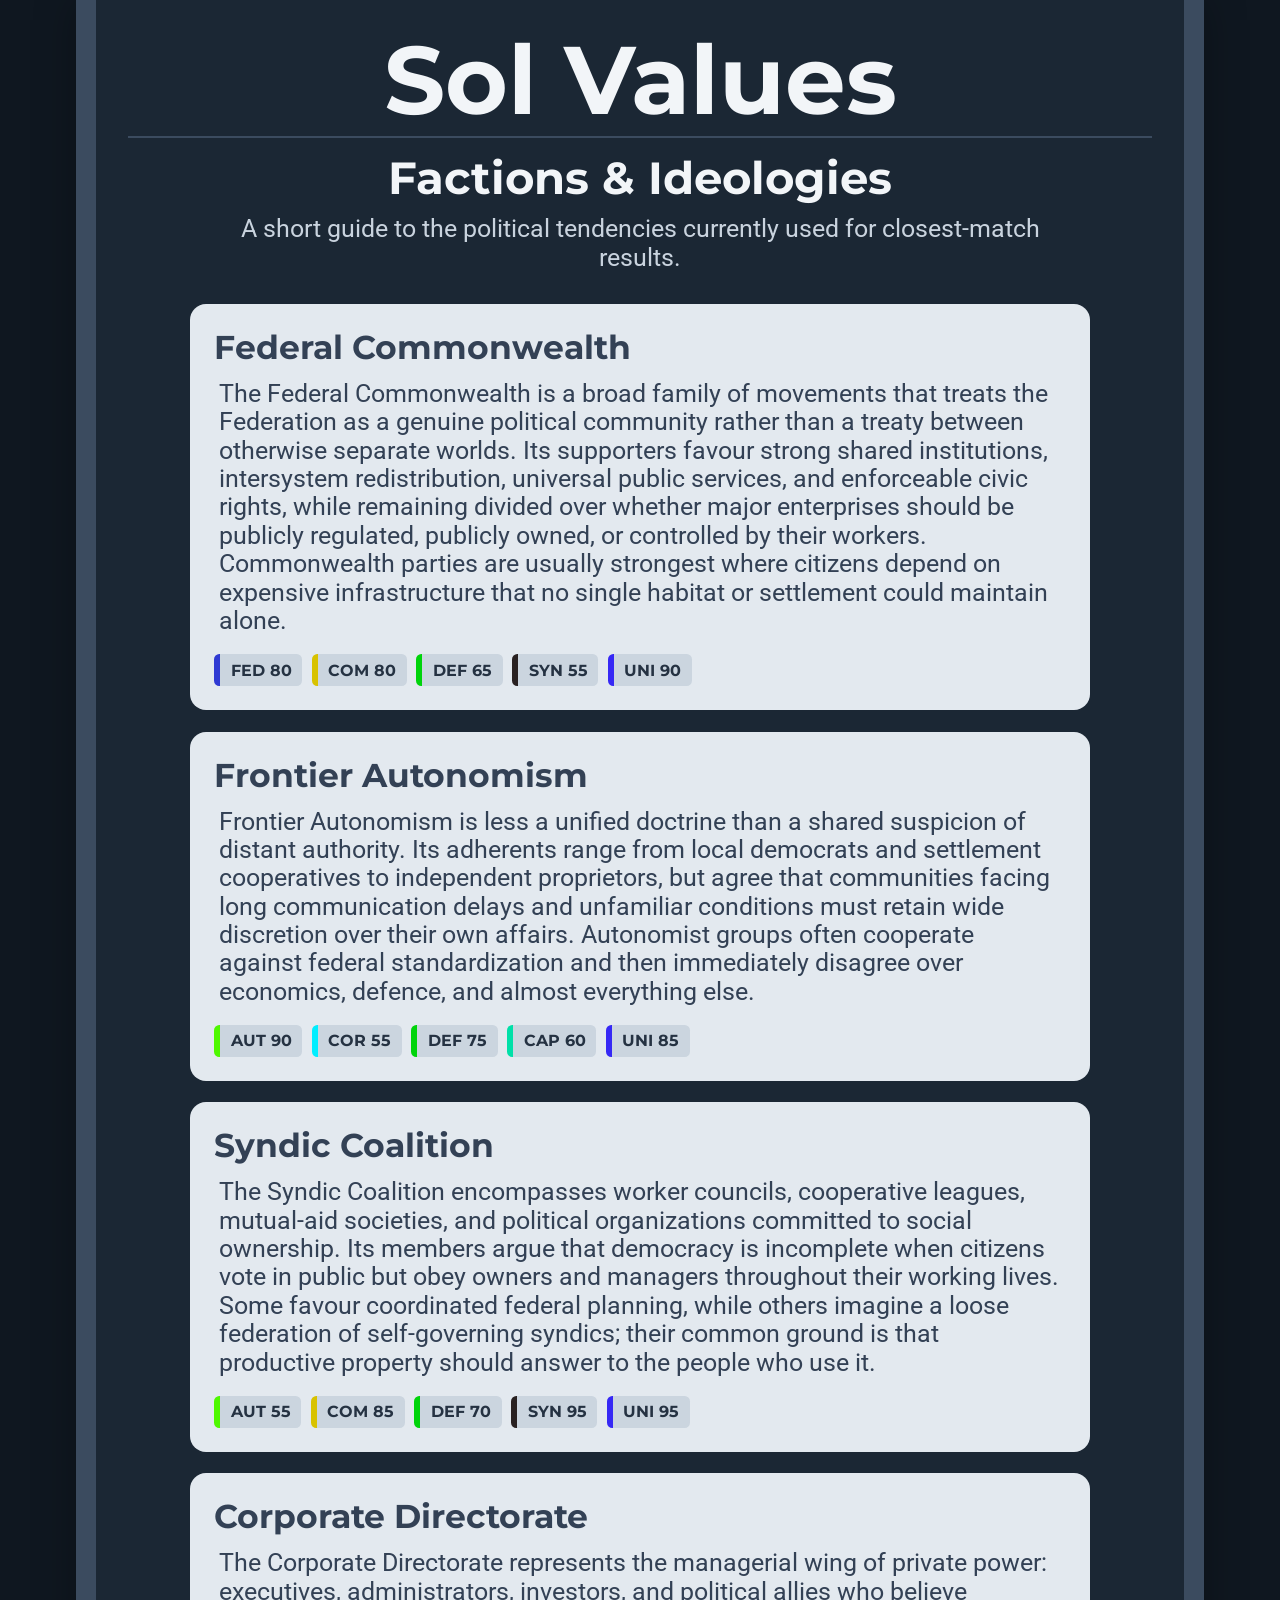
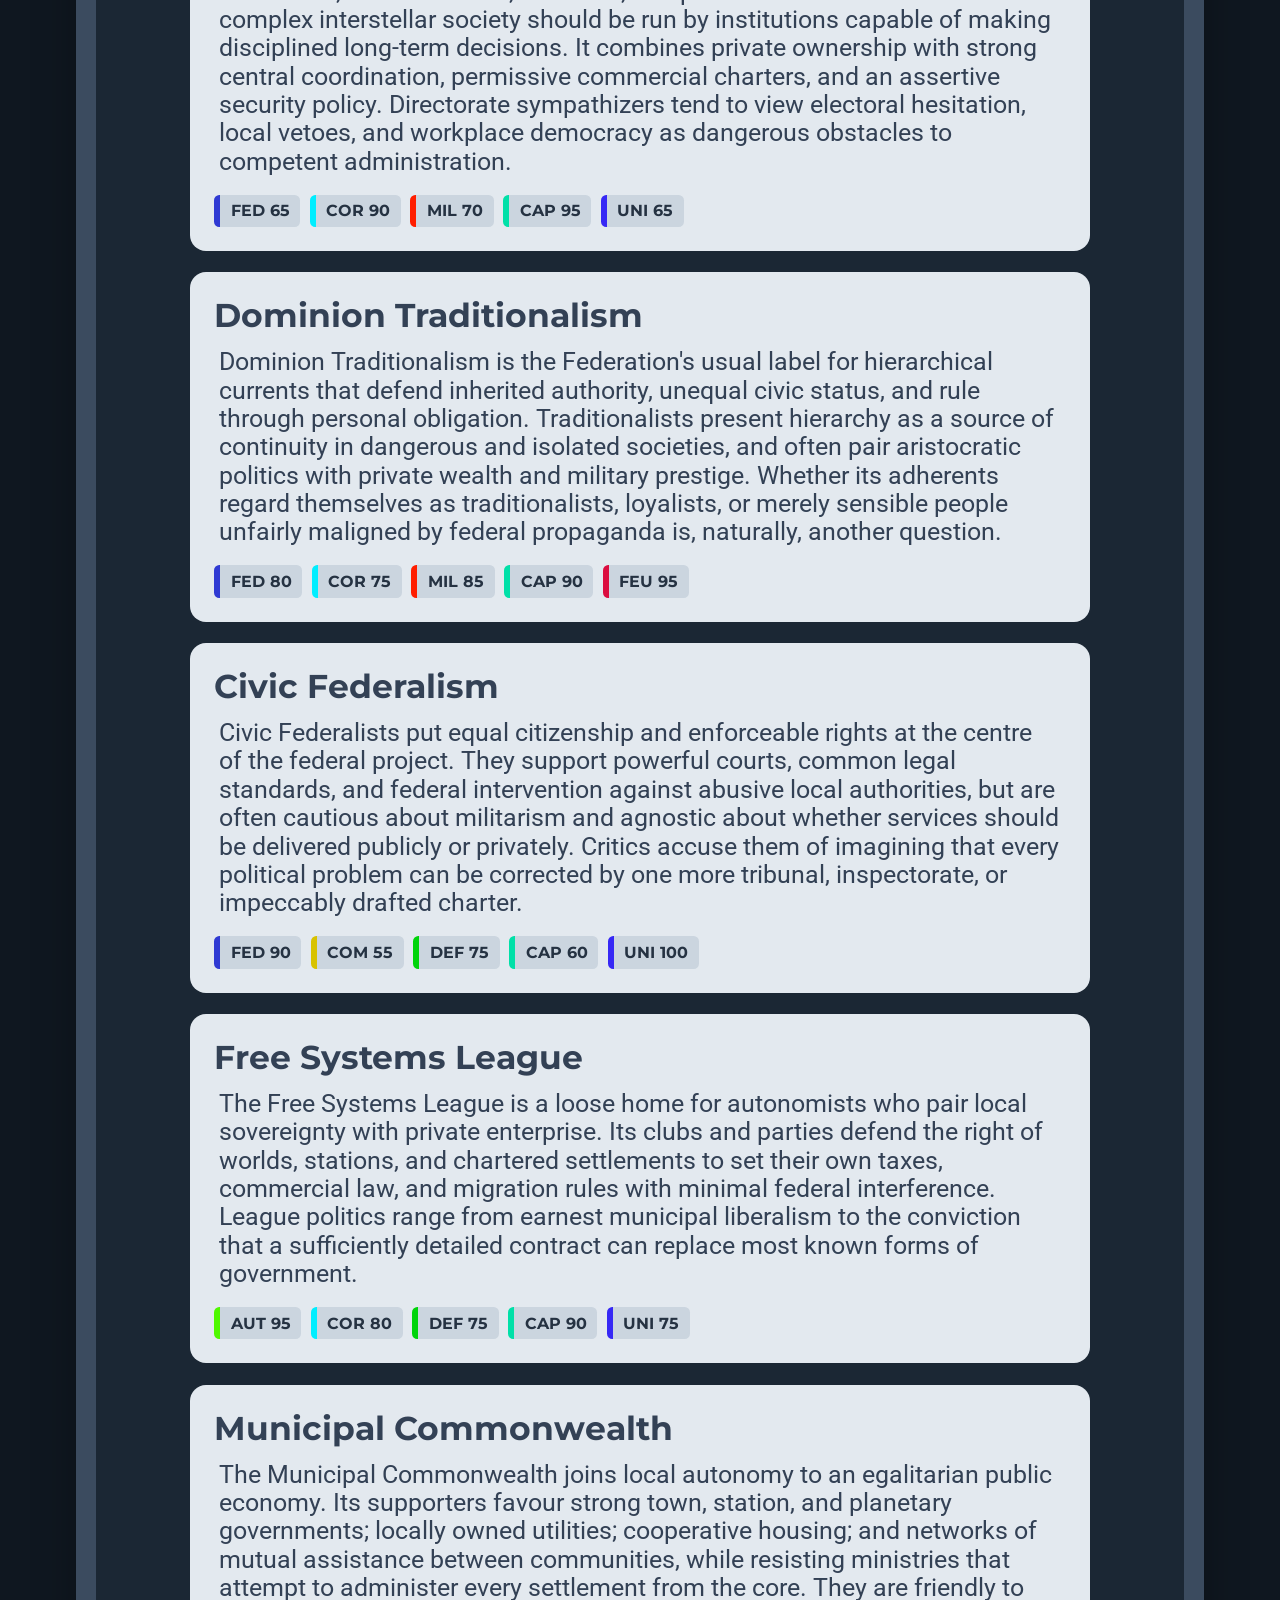
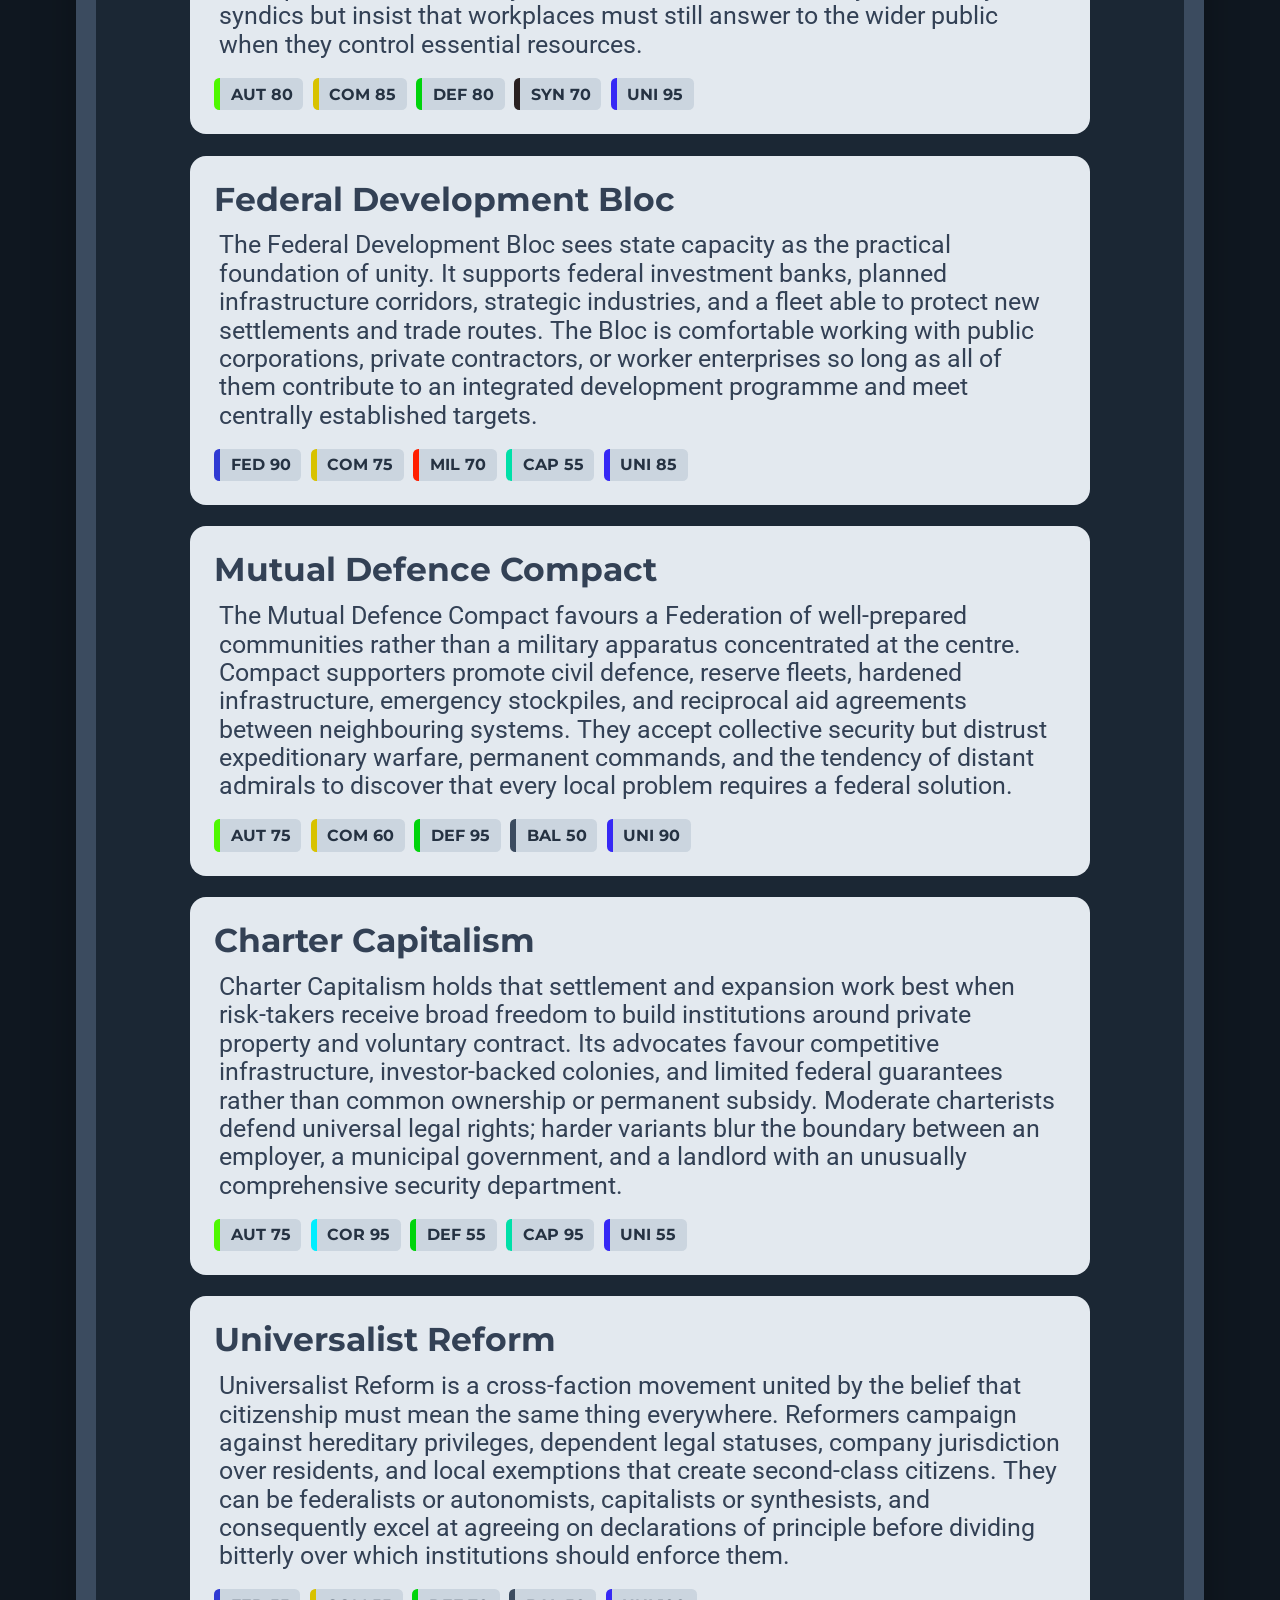
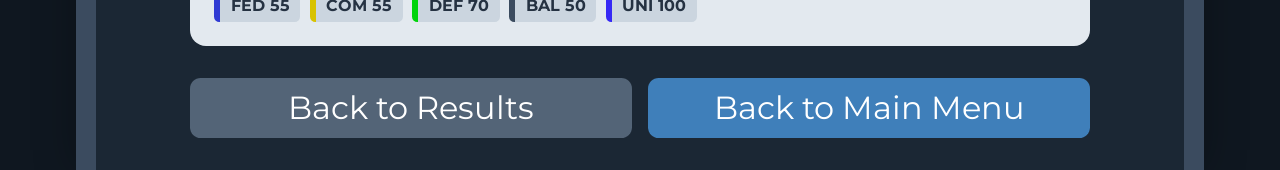
==== factions.html @ 1db872b4 "values.js file, faction page" ====
<!doctype html>
<html lang="en">
<head>
    <meta charset="utf-8">
    <meta name="viewport" content="width=device-width, initial-scale=1">
    <title>Sol Values Factions</title>
    <link href="https://fonts.googleapis.com/css?family=Montserrat:300,400,700|Roboto:400,700" rel="stylesheet">
    <link href="style.css" rel="stylesheet" type="text/css">
    <link rel="icon" type="image/svg+xml" href="icon.svg">
</head>
<body class="factions-page">
<main>
    <h1>Sol Values</h1>
    <hr>
    <h2 class="factions-title">Factions &amp; Ideologies</h2>
    <p class="factions-intro">A short guide to the political tendencies currently used for closest-match results.</p>

    <div id="faction-list" class="faction-list"></div>

    <div class="faction-actions">
        <a class="button secondary-button" id="back-to-results" href="results.html" hidden>Back to Results</a>
        <a class="button" href="index.html">Back to Main Menu</a>
    </div>
    <noscript><p class="results-error">JavaScript is required to display the faction list.</p></noscript>
</main>

<script src="ideologies.js"></script>
<script>
    const factionAxes = [
        { key: "govt", positive: "FED", negative: "AUT", positiveColor: "--axis-federalism", negativeColor: "--axis-autonomism" },
        { key: "econ", positive: "COM", negative: "COR", positiveColor: "--axis-commonwealth", negativeColor: "--axis-corporatism" },
        { key: "dipl", positive: "MIL", negative: "DEF", positiveColor: "--axis-militarism", negativeColor: "--axis-defencism" },
        { key: "synd", positive: "SYN", negative: "CAP", positiveColor: "--axis-synthesism", negativeColor: "--axis-capitalism" },
        { key: "ordr", positive: "UNI", negative: "FEU", positiveColor: "--axis-universalism", negativeColor: "--axis-feudalism" }
    ]

    function createValueBadge(axis, stats) {
        const score = Number.isFinite(stats[axis.key]) ? stats[axis.key] : 50
        const badge = document.createElement("span")
        badge.className = "faction-value"

        if (score === 50) {
            badge.textContent = "BAL 50"
            badge.style.borderColor = "var(--surface-border)"
            return badge
        }

        const positive = score > 50
        badge.textContent = (positive ? axis.positive : axis.negative) + " "
            + Math.max(score, 100 - score).toFixed(0)
        badge.style.borderColor = `var(${positive ? axis.positiveColor : axis.negativeColor})`
        return badge
    }

    const factionList = document.getElementById("faction-list")
    ideologies.forEach(ideology => {
        const article = document.createElement("article")
        article.className = "faction-card"

        const heading = document.createElement("h2")
        heading.textContent = ideology.name

        const description = document.createElement("p")
        description.textContent = ideology.description
            || "No description is currently available for this ideology."

        const values = document.createElement("div")
        values.className = "faction-values"
        values.setAttribute("aria-label", "Value shorthand")
        factionAxes.forEach(axis => values.appendChild(createValueBadge(axis, ideology.stats || {})))

        article.append(heading, description, values)
        factionList.appendChild(article)
    })

    const params = new URLSearchParams(window.location.search)
    const resultKeys = ["e", "d", "g", "y", "o"]
    if (resultKeys.every(key => params.has(key))) {
        const backToResults = document.getElementById("back-to-results")
        backToResults.href = "results.html?" + params.toString()
        backToResults.hidden = false
    }
</script>
</body>
</html>
---- style.css ----
:root {
    --page-bg: #0f1720;
    --surface-bg: #1b2734;
    --surface-border: #3b4b5f;
    --panel-bg: #e3e9ef;
    --panel-text: #334155;
    --body-text: #c9d3de;
    --heading-text: #f2f5f8;
    --primary: #3f7fba;
    --primary-hover: #326b9e;
    --axis-federalism: #2f3ad3;
    --axis-autonomism: #4ff800;
    --axis-commonwealth: #d8c200;
    --axis-corporatism: #00eeff;
    --axis-militarism: #ff1e00;
    --axis-defencism: #00d40b;
    --axis-synthesism: #292121;
    --axis-capitalism: #00e0a8;
    --axis-feudalism: #db0d40;
    --axis-universalism: #3628f5;
}
html {
    background-color: var(--page-bg);
    padding: 0px;
    scroll-behavior: smooth;
}
body {
    width: 80%;
    min-height: calc(100vh - 4em);
    margin: 0 auto;
    padding: 2em;
    background-color: var(--surface-bg);
    border-color: var(--surface-border);
    border-left-style: solid;
    border-right-style: solid;
    border-width: 20px;
    box-shadow: 0 0 40px rgba(0, 0, 0, .28);
    color: var(--body-text);
}
p {
    color: var(--body-text);
    font-family: 'Roboto', sans-serif;
    font-size: 18.5pt;
    line-height: 1.15;
    margin: 4pt;
}

p.value {
    margin-top: 22px;
    margin-bottom: 22px;
    text-indent: -16pt;
    margin-left: 20pt;
    font-size: 24pt;
    line-height: 1.1;
    letter-spacing: 0.03em;
    font-family: 'Montserrat';
}
.axis-federalism { color: var(--axis-federalism); }
.axis-autonomism { color: var(--axis-autonomism); }
.axis-commonwealth { color: var(--axis-commonwealth); }
.axis-corporatism { color: var(--axis-corporatism); }
.axis-militarism { color: var(--axis-militarism); }
.axis-defencism { color: var(--axis-defencism); }
.axis-synthesism { color: var(--axis-synthesism); }
.axis-capitalism { color: var(--axis-capitalism); }
.axis-feudalism { color: var(--axis-feudalism); }
.axis-universalism { color: var(--axis-universalism); }

p.axis_name {
    margin-top: 50px;
    color: var(--panel-text);
    font-size: 19pt;
    font-family: 'Montserrat';
}
p.question {
    margin: 16pt auto;
    color: var(--panel-text);
    font-family: 'Montserrat', sans-serif;
    font-weight: normal;
    width: 70%;
    min-width: 500pt;
    min-height: 144pt;
    background-color: var(--panel-bg);
    padding: 16pt;
    border-radius: 16pt;
    font-size: 36pt;
    display: flex;
    justify-content: center;
    align-items: center;
    text-align: center;

}
h1 {
    color: var(--heading-text);
    font-family: 'Montserrat', sans-serif;
    font-size: 72pt;
    text-align: center;
    line-height: 72pt;
    margin-top: 0pt;
    margin-bottom: 0pt;
}
h2 {
    color: var(--heading-text);
    font-family: 'Montserrat', sans-serif;
    font-size: 34pt;
    line-height: 36pt;
    margin-top: 12pt;
    margin-bottom: 10pt;
}
li {
    font-size: 16pt;
    text-indent: 16pt;
}
a {
    color: #86b7df;
    font-family: inherit;
}
a:visited {
    color: #a9a1d6;
}
hr {
    border: 0;
    border-top: 2px solid var(--surface-border);
}
div.center {
    background-color: var(--panel-bg);
    font-family: 'Montserrat', sans-serif;
    border-radius: 8pt;
    padding: 6pt;
    color: white;
    width: 50%;
    min-width: 488pt;
    text-align: center;
    text-decoration: none;
    display: block;
    font-size: 24pt;
    margin: auto;
}
img.valuecolumn {
    width: 18.75%;
    transition: transform .3s;
}
img.valuecolumn:hover {
    transform: scale(1.05);
  }
div.valuecolumn {
    width: 18.75%;
}
div.axis_name {
    color: var(--panel-text);
    font-size: 19pt;
    font-family: 'Montserrat';
    display: inline-block;
    padding-bottom: 8.65pt;
}
.spacer {
    display: flex;
}
.spacer > div{
    margin-top: 10px;
    display: inline-block;
    *display: inline; /* For IE7 */
    text-align: center;
}
.button {
    background-color: var(--primary);
    font-family: 'Montserrat', sans-serif;
    border: none;
    border-radius: 8pt;
    color: white;
    padding: 8pt;
    width: 50%;
    min-width: 500pt;
    text-align: center;
    text-decoration: none;
    display: block;
    font-size: 24pt;
    margin: -2px auto;
    cursor: pointer;
}
.button:hover, .button:focus { background: var(--primary-hover); }
.stronglyAgree { background: #1b5e20; }
.stronglyAgree:hover, .stronglyAgree:focus { background: #154a19; }
.agree { background: #4caf50; }
.agree:hover, .agree:focus { background: #29942e; }
.neutral { background: #949494; }
.neutral:hover, .neutral:focus { background: #656565; }
.disagree { background: #f44336; }
.disagree:hover, .disagree:focus { background: #d6271a; }
.stronglyDisagree { background: #b71c1c; }
.stronglyDisagree:hover, .stronglyDisagree:focus { background: #a00e0e; }

.small_button, .small_button_off {
    background-color: #344457;
    font-family: 'Montserrat', sans-serif;
    border: none;
    border-radius: 8pt;
    color: white;
    padding: 8pt;
    width: 10%;
    min-width: 100pt;
    text-align: center;
    text-decoration: none;
    display: block;
    font-size: 18pt;
    margin: -2px auto;
    cursor: pointer;
}

.small_button:hover, .small_button:focus {
    background: #293746;
}

.small_button_off {
    background-color: #ddd;
    color: #888;
    border: 2px solid #888;
    cursor: not-allowed;
    margin: -4px auto;
}
.arrow {
    width: 60%;
    height: auto;
}
div.explanation_blurb_left {
    vertical-align: top;
    width: 37%;
    margin-left: 1%;
    margin-right: 1%;
}
div.explanation_blurb_right {
    vertical-align: top;
    width: 37%;
    margin-left: 1%;
    margin-right: 1%;
}
div.explanation_axis {
    width: 20.9%;
    vertical-align: top;
}
div.axis {
    width: 100%;
    display: flex;
    align-items: center;
    justify-content: center;
}
div.bar {
    height: 36pt;
    line-height: 36pt;
    padding: 8pt;
    margin-top: 4pt;
    margin-bottom: 4pt;
    border-width: 4px;
    border-right-width: 1px;
    border-top-style: solid;
    border-bottom-style: solid;
    border-color: var(--page-bg);
    background-color: var(--panel-bg);
    display: block;
    width: 50%;
}
div.text-wrapper {
    font-family: 'Montserrat', sans-serif;
    font-size: 36pt;
    line-height: 36pt;
    color: #222222;
    display: inline-block;
}
div.equality {
    background-color: #f44336;
    text-align: left;
    border-right-style: solid;
}
div.wealth {
    background-color: #00897b;
    text-align: right;
    border-left-style: solid;
}
div.liberty {
    background-color: #ffeb3b;
    text-align: left;
    border-right-style: solid;
}
div.authority {
    background-color: #3f51b5;
    text-align: right;
    border-left-style: solid;
}
div.peace {
    background-color: #03a9f4;
    text-align: right;
    border-left-style: solid;
}
div.might {
    background-color: #ff9800;
    text-align: left;
    border-right-style: solid;
}
div.progress {
    background-color: #9c27b0;
    text-align: right;
    border-left-style: solid;
}
div.tradition {
    background-color: #8bc34a;
    text-align: left;
    border-right-style: solid;
}
span.weight-300 {
    font-weight: 300;
}
.results-title,
.results-intro,
.closest-match {
    text-align: center;
}
.results-intro {
    margin-bottom: 24pt;
}
#results-axes {
    max-width: 850px;
    margin: 0 auto;
}
.result-axis {
    margin: 0 0 24pt;
}
.result-axis-layout {
    display: flex;
    align-items: center;
    gap: 12px;
}
.result-axis-body {
    flex: 1;
    min-width: 0;
}
.result-endpoint {
    width: 150px;
    flex: 0 0 150px;
    text-align: center;
}
.result-axis-icon {
    width: 104px;
    height: 104px;
}
.result-value-reminder {
    margin: 6pt 0 0;
    color: var(--body-text);
    font-size: 10.5pt;
    line-height: 1.2;
}
.result-axis-heading {
    margin-bottom: 6pt;
    font-size: 25pt;
    line-height: 29pt;
}
.result-value-labels {
    display: flex;
    justify-content: space-between;
    gap: 16px;
    margin-bottom: 5pt;
    color: var(--body-text);
    font-family: 'Montserrat', sans-serif;
    font-size: 15pt;
    font-weight: 700;
}
.result-value-labels span:last-child {
    text-align: right;
}
.result-bar {
    display: flex;
    height: 52px;
    overflow: hidden;
    border: 4px solid var(--page-bg);
    border-radius: 8px;
    background: var(--panel-bg);
}
.result-bar-segment {
    min-width: 0;
    transition: width .35s ease;
}
.result-export {
    max-width: 850px;
    margin: 30pt auto 20pt;
    text-align: center;
}
.result-export h2 {
    margin-bottom: 10pt;
}
.result-export #banner {
    box-sizing: border-box;
    width: 100%;
    height: auto;
    margin-bottom: 12pt;
}
.result-export .button {
    min-width: 0;
    width: 100%;
}
.button:disabled {
    cursor: wait;
    opacity: .6;
}
.closest-match {
    max-width: 850px;
    margin: 30pt auto 20pt;
    padding: 16pt;
    border-radius: 12pt;
    background: var(--panel-bg);
}
.closest-match h2 {
    margin-top: 0;
    color: var(--panel-text);
}
#ideology-label {
    color: #1f2937;
    font-family: 'Montserrat', sans-serif;
    font-size: 28pt;
    font-weight: 700;
}
.results-note {
    font-size: 14pt;
    color: #526274;
}
.results-actions {
    display: flex;
    max-width: 850px;
    margin: 0 auto;
    gap: 12pt;
}
.results-actions .button {
    min-width: 0;
    width: 50%;
    margin: 0;
}
.secondary-button {
    background-color: #536477;
}
.secondary-button:hover,
.secondary-button:focus {
    background-color: #435365;
}
.results-error {
    color: #b71c1c;
    text-align: center;
}
.factions-link {
    margin: 20pt auto;
    text-align: center;
}
.factions-link a {
    font-family: 'Montserrat', sans-serif;
    font-size: 18pt;
    font-weight: 700;
}
.factions-title,
.factions-intro {
    text-align: center;
}
.factions-intro {
    max-width: 850px;
    margin: 0 auto 24pt;
}
.faction-list {
    display: grid;
    max-width: 900px;
    margin: 0 auto;
    gap: 16pt;
}
.faction-card {
    padding: 18pt;
    border-radius: 12pt;
    background: var(--panel-bg);
}
.faction-card h2 {
    margin-top: 0;
    color: var(--panel-text);
    font-size: 25pt;
    line-height: 29pt;
}
.faction-card p {
    color: var(--panel-text);
}
.faction-values {
    display: flex;
    flex-wrap: wrap;
    gap: 7pt;
    margin-top: 14pt;
}
.faction-value {
    padding: 5pt 8pt;
    border-left: 6px solid var(--surface-border);
    border-radius: 4pt;
    background: #cbd5df;
    color: #253242;
    font-family: 'Montserrat', sans-serif;
    font-size: 12pt;
    font-weight: 700;
}
.faction-actions {
    display: flex;
    max-width: 900px;
    margin: 24pt auto 0;
    gap: 12pt;
}
.faction-actions .button {
    min-width: 0;
    width: 100%;
    margin: 0;
}
@media (max-width: 700px) {
    body {
        box-sizing: border-box;
        width: 100%;
        padding: 1em;
        border-width: 0;
    }
    h1 {
        font-size: 48pt;
        line-height: 52pt;
    }
    h2 {
        font-size: 26pt;
        line-height: 30pt;
    }
    div.center,
    p.question,
    .button {
        box-sizing: border-box;
        width: 100%;
        min-width: 0;
    }
    div.axis_name.valuecolumn {
        font-size: 11pt;
    }
    p.question {
        font-size: 25pt;
    }
    .spacer {
        display: block;
    }
    div.explanation_blurb_left,
    div.explanation_blurb_right,
    div.explanation_axis {
        box-sizing: border-box;
        width: 100%;
        margin-left: 0;
        margin-right: 0;
        padding: 0 12pt;
    }
    p.axis_name {
        margin-top: 20px;
    }
    .result-axis-heading {
        font-size: 20pt;
        line-height: 23pt;
    }
    .result-value-labels {
        font-size: 11pt;
    }
    .result-axis-layout {
        gap: 6px;
    }
    .result-axis-icon {
        width: 58px;
        height: 58px;
    }
    .result-endpoint {
        width: 78px;
        flex-basis: 78px;
    }
    .result-value-reminder {
        font-size: 8pt;
    }
    .result-bar {
        height: 38px;
    }
    .results-actions {
        flex-direction: column;
    }
    .results-actions .button {
        width: 100%;
    }
    .faction-actions {
        flex-direction: column;
    }
}
.explanation_bg {
    background-color: var(--panel-bg);
    border-radius: 25px;
    margin-top: 15px;
}
.explanation_bg p {
    color: var(--panel-text);
}
#banner {
    border-color: var(--surface-border);
    border-style: solid;
    border-width: 2px;
    border-radius: 8pt;
    display: block;
    margin: 8pt;
    margin-left: auto;
    margin-right: auto;
}
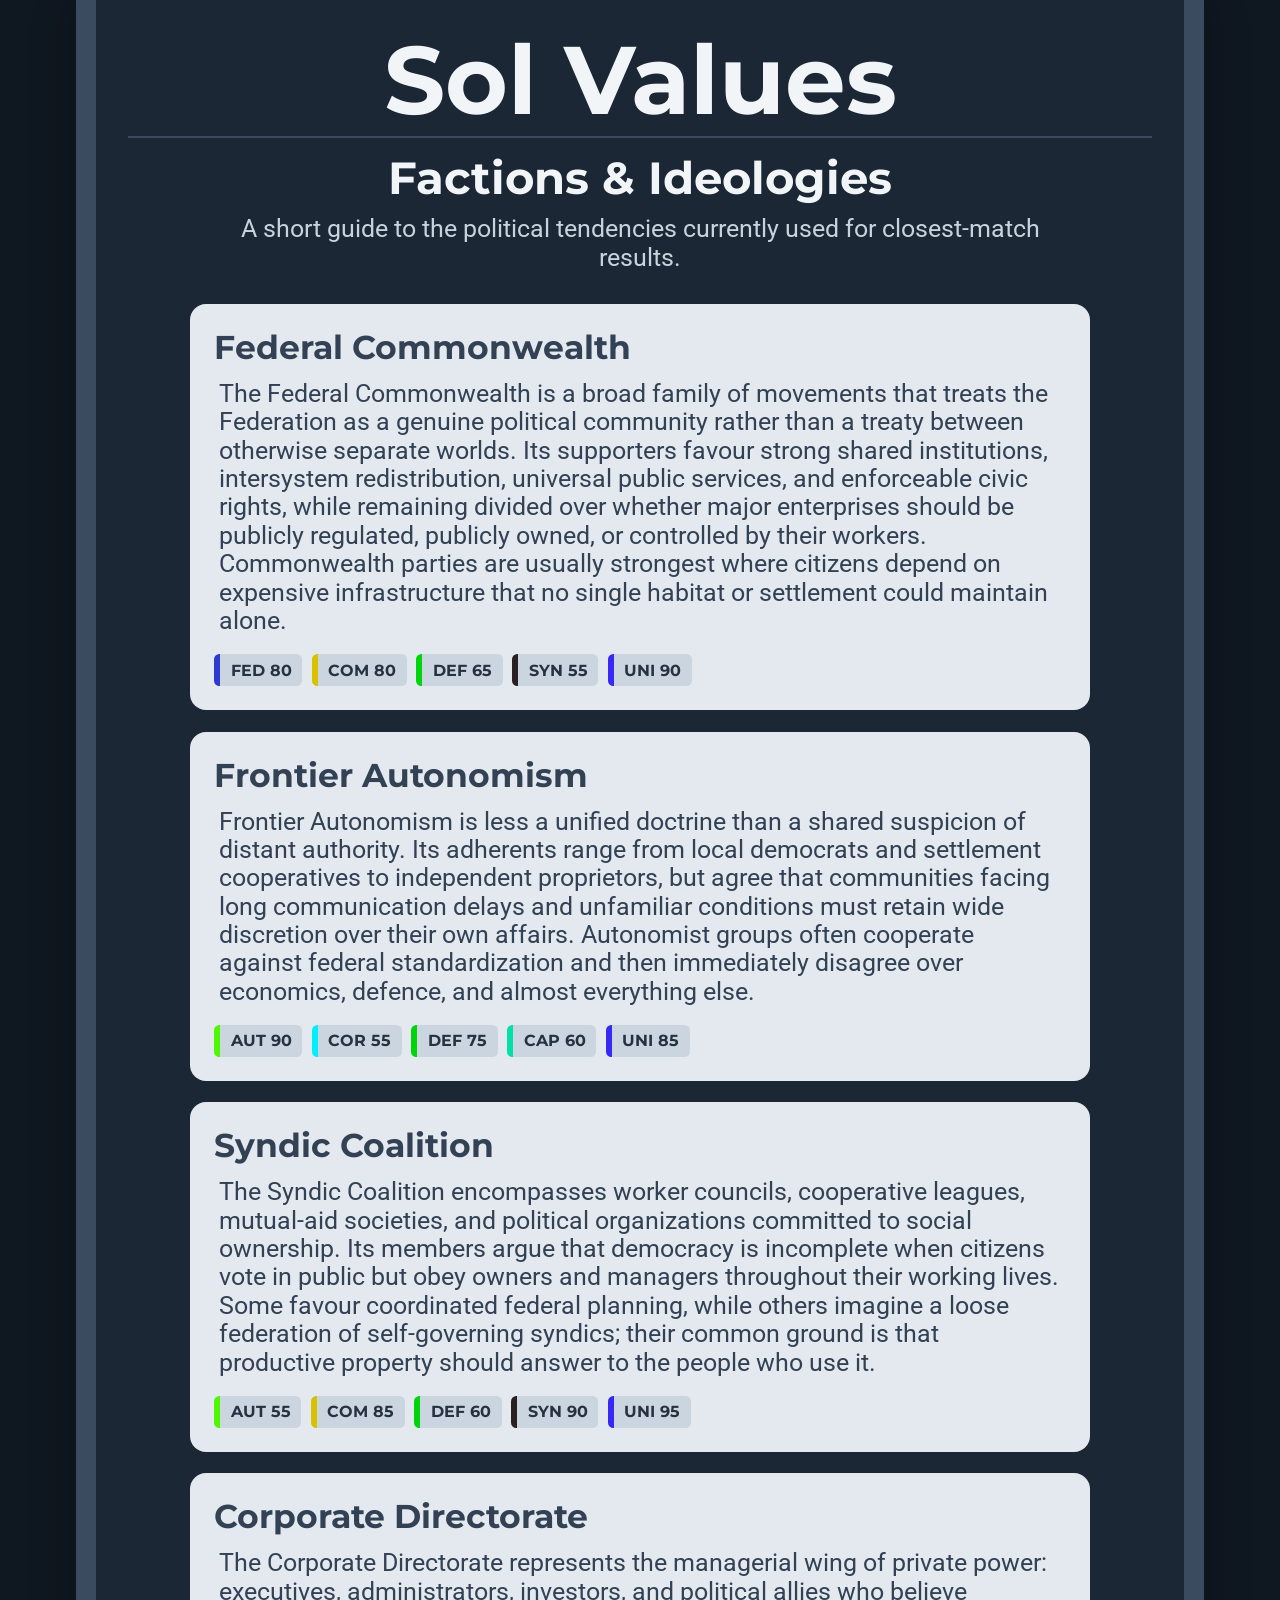
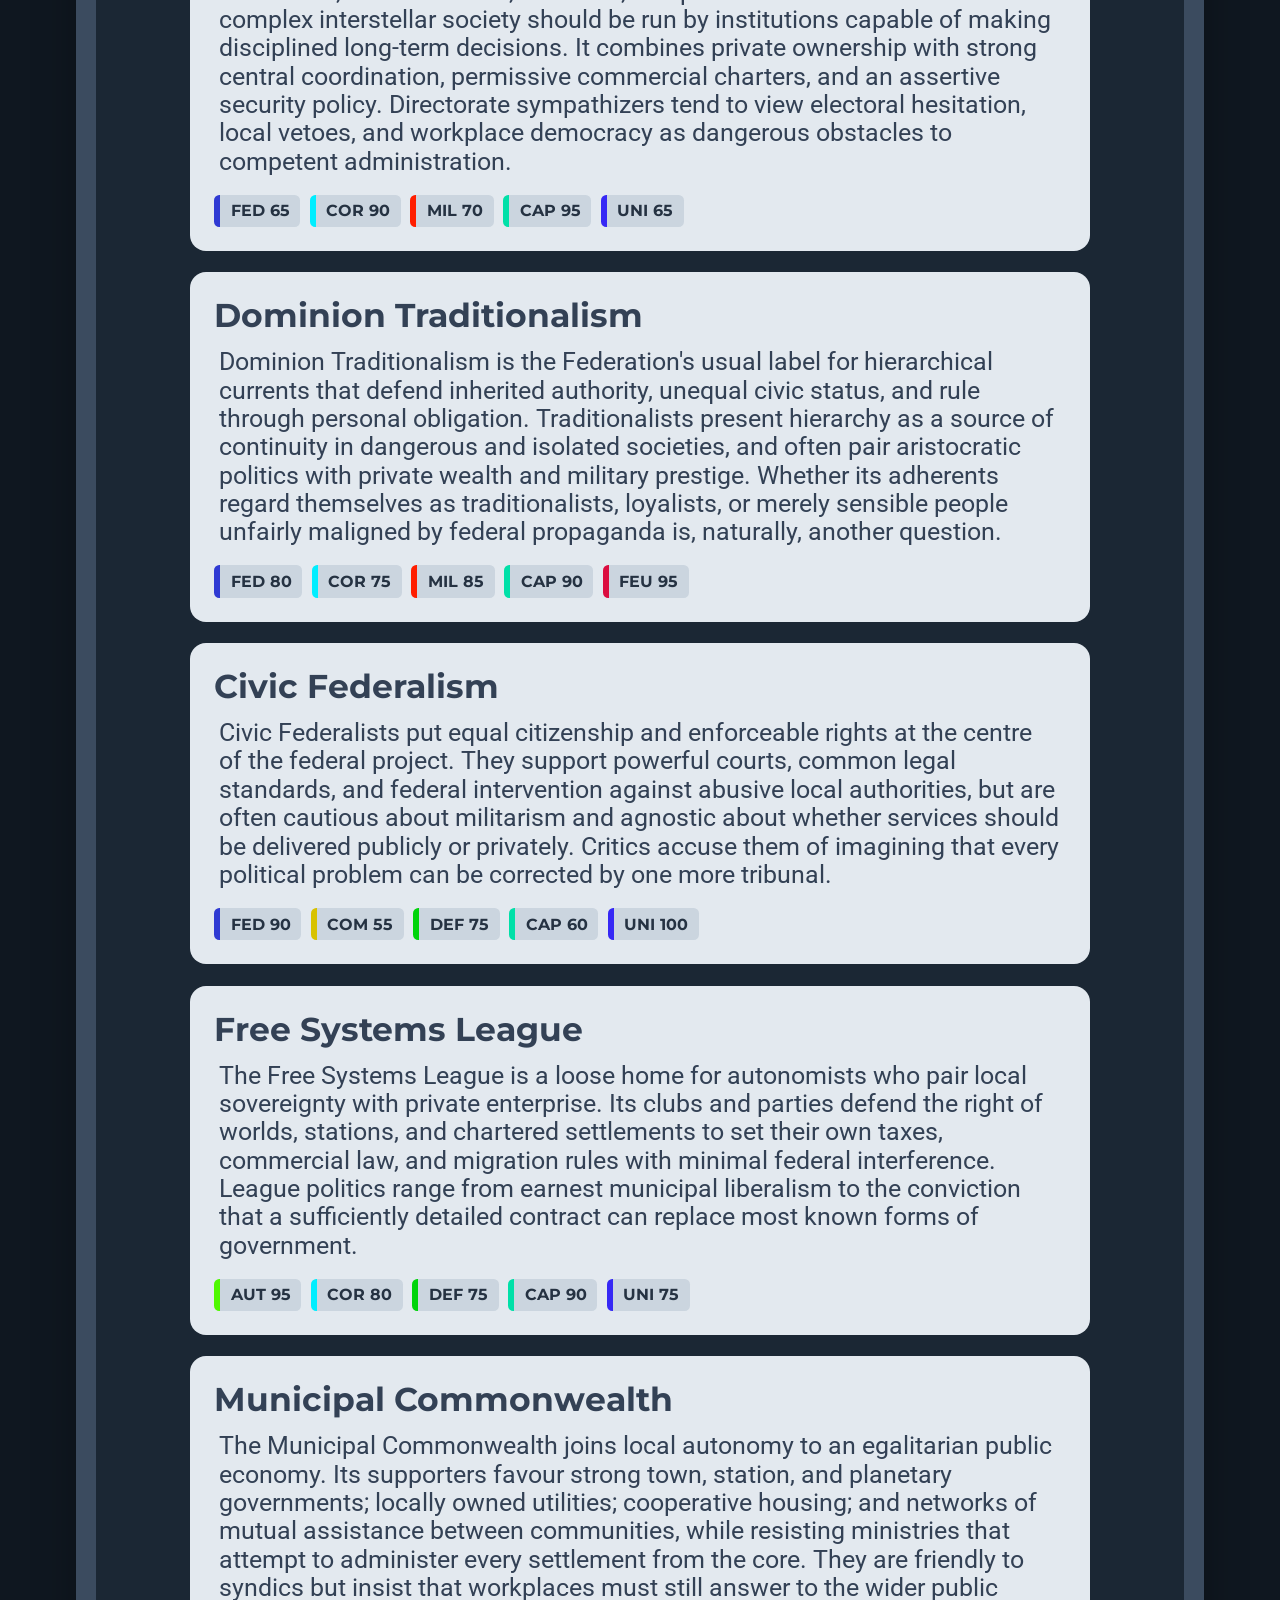
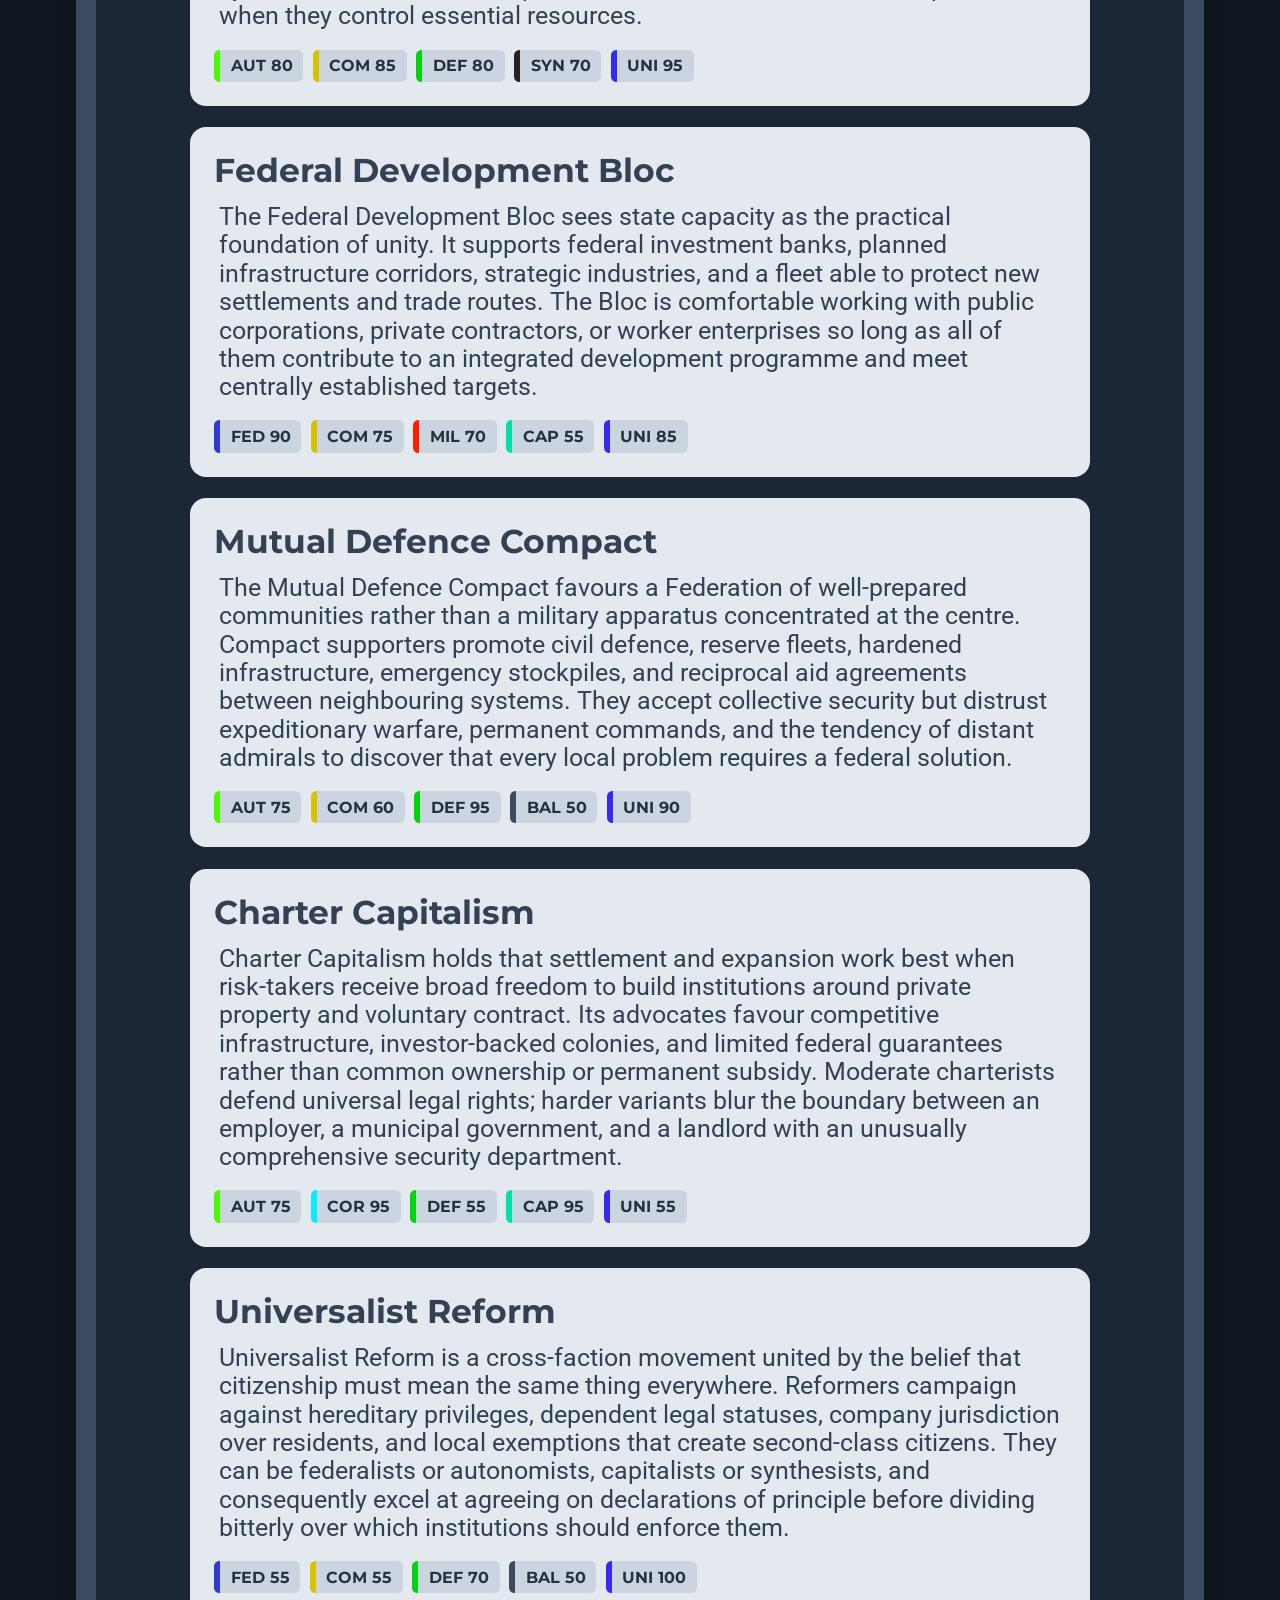
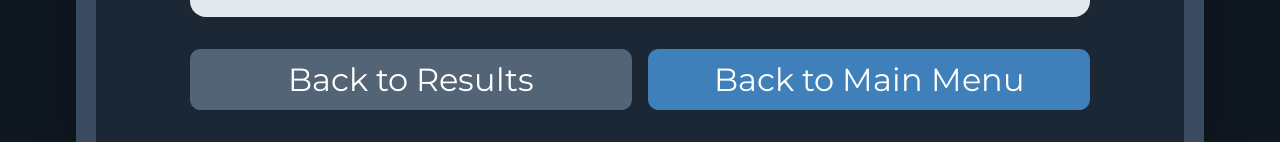
==== commit e136eb35: "change value variables; diplo to mili, ordr to univ also moved communication question around" ====
--- a/factions.html
+++ b/factions.html
@@ -29,9 +29,9 @@
     const factionAxes = [
         { key: "govt", positive: "FED", negative: "AUT", positiveColor: "--axis-federalism", negativeColor: "--axis-autonomism" },
         { key: "econ", positive: "COM", negative: "COR", positiveColor: "--axis-commonwealth", negativeColor: "--axis-corporatism" },
-        { key: "dipl", positive: "MIL", negative: "DEF", positiveColor: "--axis-militarism", negativeColor: "--axis-defencism" },
+        { key: "mili", positive: "MIL", negative: "DEF", positiveColor: "--axis-militarism", negativeColor: "--axis-defencism" },
         { key: "synd", positive: "SYN", negative: "CAP", positiveColor: "--axis-synthesism", negativeColor: "--axis-capitalism" },
-        { key: "ordr", positive: "UNI", negative: "FEU", positiveColor: "--axis-universalism", negativeColor: "--axis-feudalism" }
+        { key: "univ", positive: "UNI", negative: "FEU", positiveColor: "--axis-universalism", negativeColor: "--axis-feudalism" }
     ]
 
     function createValueBadge(axis, stats) {
--- a/style.css
+++ b/style.css
@@ -88,7 +88,18 @@
     justify-content: center;
     align-items: center;
     text-align: center;
+    position: relative;
 
+}
+.question-id {
+    position: absolute;
+    top: 10pt;
+    left: 14pt;
+    color: var(--panel-text);
+    opacity: 0.55;
+    font-size: 11pt;
+    font-weight: 700;
+    letter-spacing: 0.04em;
 }
 h1 {
     color: var(--heading-text);
